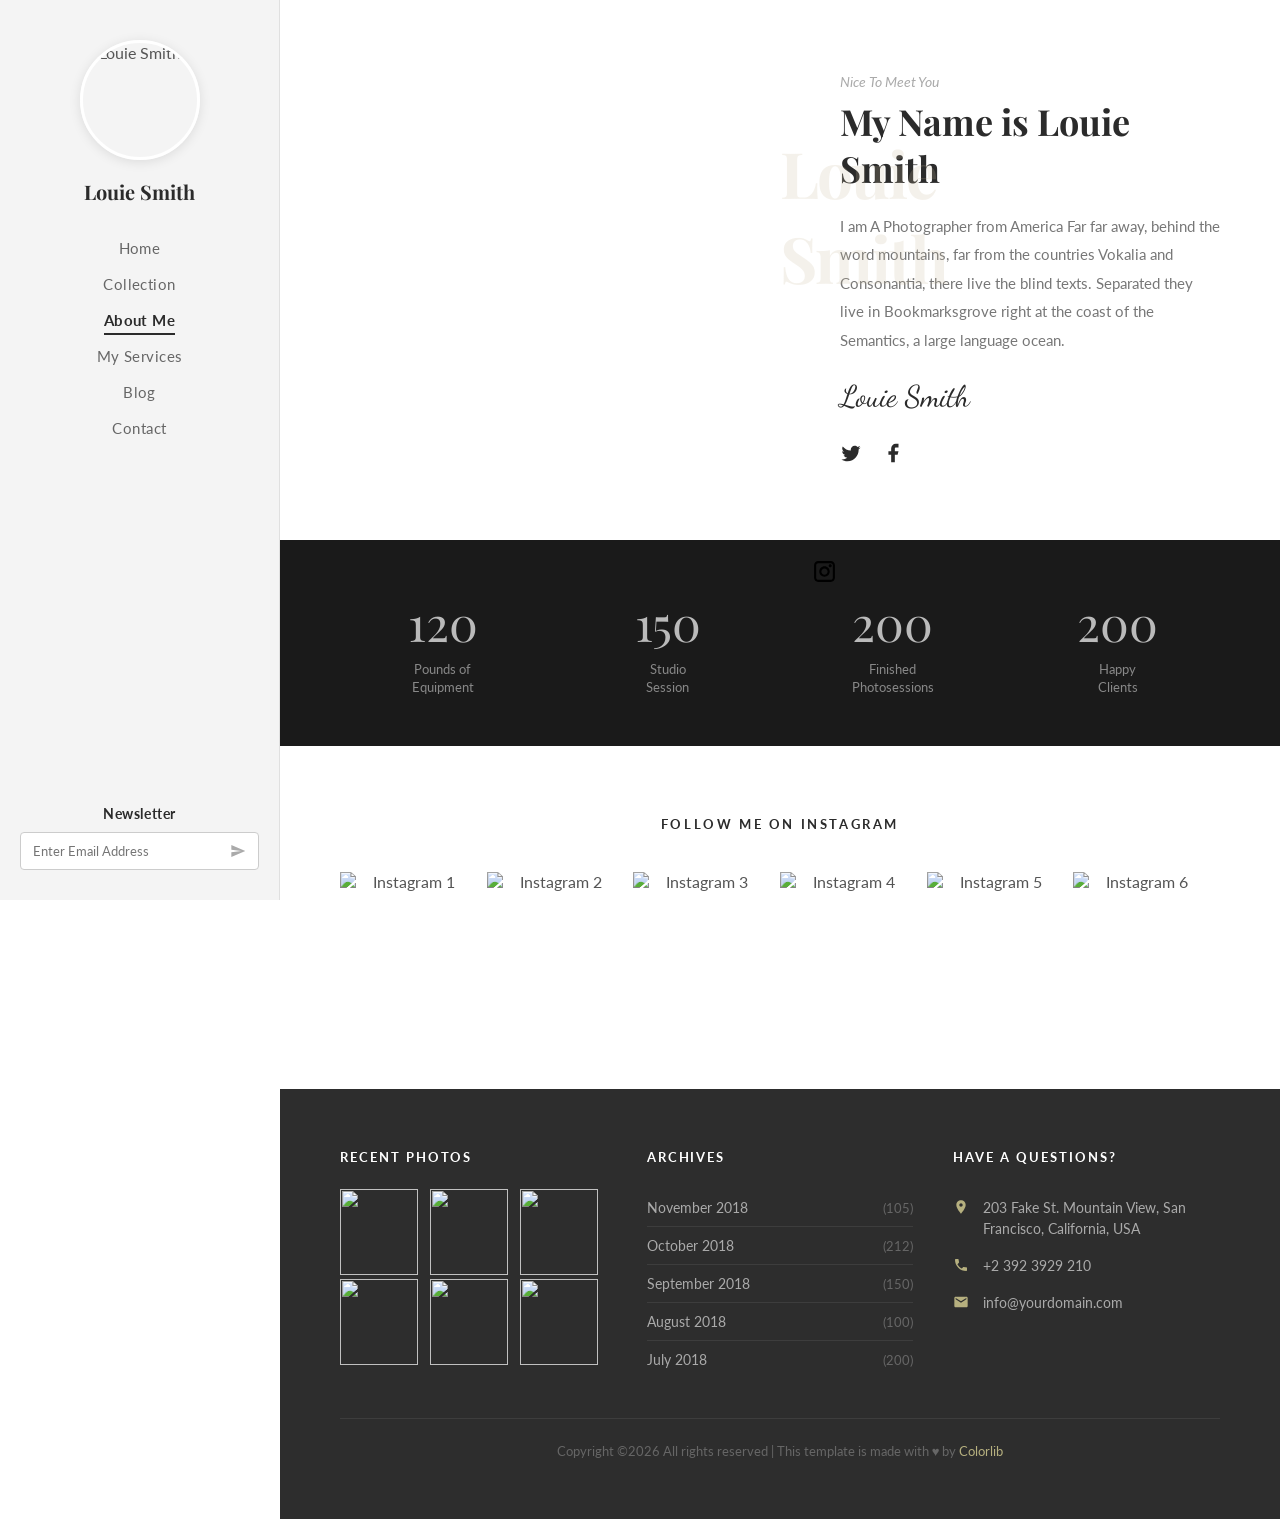
==== about.html @ 831cedc2 "Add files via upload" ====
<!DOCTYPE html>
<html lang="en">
<head>
  <meta charset="UTF-8" />
  <meta name="viewport" content="width=device-width, initial-scale=1.0" />
  <title>About Me — Louie Smith</title>
  <link rel="stylesheet" href="style.css" />
</head>
<body>

  <aside id="sidebar">
    <div class="sidebar-avatar">
      <img src="img/author.jpg" alt="Louie Smith" />
    </div>
    <div class="sidebar-name">Louie Smith</div>
    <nav>
      <ul>
        <li><a href="index.html">Home</a></li>
        <li><a href="collection.html">Collection</a></li>
        <li><a href="about.html" class="active">About Me</a></li>
        <li><a href="services.html">My Services</a></li>
        <li><a href="blog.html">Blog</a></li>
        <li><a href="contact.html">Contact</a></li>
      </ul>
    </nav>
    <div class="sidebar-newsletter">
      <h4>Newsletter</h4>
      <div class="newsletter-form">
        <input type="email" placeholder="Enter Email Address" />
        <button type="button" aria-label="Subscribe">
          <svg viewBox="0 0 24 24"><path d="M2 21l21-9L2 3v7l15 2-15 2v7z"/></svg>
        </button>
      </div>
    </div>
  </aside>

  <main id="main">

    <section class="about-hero">
      <div class="about-photo">
         <img src="img\author.jpg" alt="" />
      </div>
      <div class="about-content">
        
        <span class="about-watermark">Louie Smith</span>
        <p class="about-label">Nice To Meet You</p>
        <h1 class="about-title">My Name is Louie Smith</h1>
        <p class="about-desc">
          I am A Photographer from America Far far away, behind the word mountains,
          far from the countries Vokalia and Consonantia, there live the blind texts.
          Separated they live in Bookmarksgrove right at the coast of the Semantics,
          a large language ocean.
        </p>
        <div class="about-signature">Louie Smith</div>
        <div class="about-social">
          <a href="#" aria-label="Twitter">
            <svg viewBox="0 0 24 24"><path d="M22.46 6c-.77.35-1.6.58-2.46.69.88-.53 1.56-1.37 1.88-2.38-.83.5-1.75.85-2.72 1.05C18.37 4.5 17.26 4 16 4c-2.35 0-4.27 1.92-4.27 4.29 0 .34.04.67.11.98C8.28 9.09 5.11 7.38 3 4.79c-.37.63-.58 1.37-.58 2.15 0 1.49.75 2.81 1.91 3.56-.71 0-1.37-.2-1.95-.5v.03c0 2.08 1.48 3.82 3.44 4.21a4.22 4.22 0 0 1-1.93.07 4.28 4.28 0 0 0 4 2.98 8.521 8.521 0 0 1-5.33 1.84c-.34 0-.68-.02-1.02-.06C3.44 20.29 5.7 21 8.12 21 16 21 20.33 14.46 20.33 8.79c0-.19 0-.37-.01-.56.84-.6 1.56-1.36 2.14-2.23z"/></svg>
          </a>
          <a href="#" aria-label="Facebook">
            <svg viewBox="0 0 24 24"><path d="M18 2h-3a5 5 0 0 0-5 5v3H7v4h3v8h4v-8h3l1-4h-4V7a1 1 0 0 1 1-1h3z"/></svg>
          </a>
          <a href="#" aria-label="Instagram">
            <img class="insta2" src="insta.svg" alt="">
          </a>
        </div>
      </div>
    </section>

    <div class="stats-bar">
      <div class="stat">
        <div class="stat-number">120</div>
        <div class="stat-label">Pounds of<br>Equipment</div>
      </div>
      <div class="stat">
        <div class="stat-number">150</div>
        <div class="stat-label">Studio<br>Session</div>
      </div>
      <div class="stat">
        <div class="stat-number">200</div>
        <div class="stat-label">Finished<br>Photosessions</div>
      </div>
      <div class="stat">
        <div class="stat-number">200</div>
        <div class="stat-label">Happy<br>Clients</div>
      </div>
    </div>
    
    <section class="section-insta">
      <h2>Follow Me On Instagram</h2>
      <div class="insta-grid">
        <div class="insta-item">
          <img src="img/image_2.jpg" alt="Instagram 1" />
          <div class="insta-overlay">
            <svg viewBox="0 0 24 24" fill="none" stroke="white" stroke-width="1.5"><rect x="2" y="2" width="20" height="20" rx="5"/><path d="M16 11.37A4 4 0 1 1 12.63 8 4 4 0 0 1 16 11.37z"/><line x1="17.5" y1="6.5" x2="17.51" y2="6.5" stroke-width="2.5"/></svg>
          </div>
        </div>
        <div class="insta-item">
          <img src="img/image_3.jpg" alt="Instagram 2" />
          <div class="insta-overlay">
            <svg viewBox="0 0 24 24" fill="none" stroke="white" stroke-width="1.5"><rect x="2" y="2" width="20" height="20" rx="5"/><path d="M16 11.37A4 4 0 1 1 12.63 8 4 4 0 0 1 16 11.37z"/><line x1="17.5" y1="6.5" x2="17.51" y2="6.5" stroke-width="2.5"/></svg>
          </div>
        </div>
        <div class="insta-item">
          <img src="img/image_4.jpg" alt="Instagram 3" />
          <div class="insta-overlay">
            <svg viewBox="0 0 24 24" fill="none" stroke="white" stroke-width="1.5"><rect x="2" y="2" width="20" height="20" rx="5"/><path d="M16 11.37A4 4 0 1 1 12.63 8 4 4 0 0 1 16 11.37z"/><line x1="17.5" y1="6.5" x2="17.51" y2="6.5" stroke-width="2.5"/></svg>
          </div>
        </div>
        <div class="insta-item">
          <img src="img/image_5.jpg" alt="Instagram 4" />
          <div class="insta-overlay">
            <svg viewBox="0 0 24 24" fill="none" stroke="white" stroke-width="1.5"><rect x="2" y="2" width="20" height="20" rx="5"/><path d="M16 11.37A4 4 0 1 1 12.63 8 4 4 0 0 1 16 11.37z"/><line x1="17.5" y1="6.5" x2="17.51" y2="6.5" stroke-width="2.5"/></svg>
          </div>
        </div>
        <div class="insta-item">
          <img src="img/image_6.jpg" alt="Instagram 5" />
          <div class="insta-overlay">
            <svg viewBox="0 0 24 24" fill="none" stroke="white" stroke-width="1.5"><rect x="2" y="2" width="20" height="20" rx="5"/><path d="M16 11.37A4 4 0 1 1 12.63 8 4 4 0 0 1 16 11.37z"/><line x1="17.5" y1="6.5" x2="17.51" y2="6.5" stroke-width="2.5"/></svg>
          </div>
        </div>
        <div class="insta-item">
          <img src="img/image_7.jpg" alt="Instagram 6" />
          <div class="insta-overlay">
            <svg viewBox="0 0 24 24" fill="none" stroke="white" stroke-width="1.5"><rect x="2" y="2" width="20" height="20" rx="5"/><path d="M16 11.37A4 4 0 1 1 12.63 8 4 4 0 0 1 16 11.37z"/><line x1="17.5" y1="6.5" x2="17.51" y2="6.5" stroke-width="2.5"/></svg>
          </div>
        </div>
      </div>
    </section>

    <footer>
      <div class="footer-grid">
        <div class="footer-col">
          <h3>Recent Photos</h3>
          <div class="footer-photos">
            <div class="fp"><img src="img/image_2.jpg" alt="" /></div>
            <div class="fp"><img src="img/image_3.jpg" alt="" /></div>
            <div class="fp"><img src="img/image_4.jpg" alt="" /></div>
            <div class="fp"><img src="img/image_5.jpg" alt="" /></div>
            <div class="fp"><img src="img/image_6.jpg" alt="" /></div>
            <div class="fp"><img src="img/image_7.jpg" alt="" /></div>
          </div>
        </div>
        <div class="footer-col">
          <h3>Archives</h3>
          <ul class="footer-archives">
            <li><a href="#">November 2018</a><span>(105)</span></li>
            <li><a href="#">October 2018</a><span>(212)</span></li>
            <li><a href="#">September 2018</a><span>(150)</span></li>
            <li><a href="#">August 2018</a><span>(100)</span></li>
            <li><a href="#">July 2018</a><span>(200)</span></li>
          </ul>
        </div>
        <div class="footer-col">
          <h3>Have a Questions?</h3>
          <ul class="footer-contact">
            <li>
              <svg viewBox="0 0 24 24"><path d="M12 2C8.13 2 5 5.13 5 9c0 5.25 7 13 7 13s7-7.75 7-13c0-3.87-3.13-7-7-7zm0 9.5c-1.38 0-2.5-1.12-2.5-2.5s1.12-2.5 2.5-2.5 2.5 1.12 2.5 2.5-1.12 2.5-2.5 2.5z"/></svg>
              <span>203 Fake St. Mountain View, San Francisco, California, USA</span>
            </li>
            <li>
              <svg viewBox="0 0 24 24"><path d="M6.62 10.79c1.44 2.83 3.76 5.14 6.59 6.59l2.2-2.2c.27-.27.67-.36 1.02-.24 1.12.37 2.33.57 3.57.57.55 0 1 .45 1 1V20c0 .55-.45 1-1 1-9.39 0-17-7.61-17-17 0-.55.45-1 1-1h3.5c.55 0 1 .45 1 1 0 1.25.2 2.45.57 3.57.11.35.03.74-.25 1.02l-2.2 2.2z"/></svg>
              <span>+2 392 3929 210</span>
            </li>
            <li>
              <svg viewBox="0 0 24 24"><path d="M20 4H4c-1.1 0-2 .9-2 2v12c0 1.1.9 2 2 2h16c1.1 0 2-.9 2-2V6c0-1.1-.9-2-2-2zm0 4l-8 5-8-5V6l8 5 8-5v2z"/></svg>
              <span>info@yourdomain.com</span>
            </li>
          </ul>
        </div>
      </div>
      <div class="footer-bottom">
        <p>Copyright &copy;2026 All rights reserved | This template is made with ♥ by <a href="#">Colorlib</a></p>
      </div>
    </footer>

  </main>
</body>
</html>
---- style.css ----
@import url('https://fonts.googleapis.com/css2?family=Playfair+Display:ital,wght@0,400;0,700;1,400&family=Lato:wght@300;400;700&family=Dancing+Script:wght@600&display=swap');

:root {
  --gold: #b6b07f;
  --dark: #2b2b2b;
  --darker: #1a1a1a;
  --sidebar-bg: #f4f4f4;
  --sidebar-width: 280px;
  --text: #555;
  --light-border: #e0e0e0;
  --footer-bg: #2d2d2d;
  --header-hero-bg: #c8b89a;
}

*, *::before, *::after { box-sizing: border-box; margin: 0; padding: 0; }
html { scroll-behavior: smooth; }
body {
  font-family: 'Lato', sans-serif;
  font-weight: 400;
  color: var(--text);
  background: #fff;
  display: flex;
  min-height: 100vh;
}
a { text-decoration: none; color: inherit; }
img { max-width: 90%; display: block; }
ul { list-style: none; }

#sidebar {
  width: var(--sidebar-width);
  min-width: var(--sidebar-width);
  background: var(--sidebar-bg);
  display: flex;
  flex-direction: column;
  align-items: center;
  padding: 40px 20px 30px;
  position: fixed;
  top: 0; left: 0; bottom: 0;
  z-index: 100;
  border-right: 1px solid var(--light-border);
}

.sidebar-avatar {
  width: 120px;
  height: 120px;
  border-radius: 50%;
  overflow: hidden;
  margin-bottom: 18px;
  border: 3px solid #fff;
  box-shadow: 0 2px 12px rgba(0,0,0,0.10);
}
.sidebar-avatar img {
  width: 100%; height: 100%;
  object-fit: cover;
}

.sidebar-name {
  font-family: 'Playfair Display', serif;
  font-size: 20px;
  font-weight: 700;
  color: var(--dark);
  margin-bottom: 28px;
  text-align: center;
}

nav ul {
  width: 100%;
  text-align: center;
}
nav ul li {
  margin-bottom: 6px;
}
nav ul li a {
  display: inline-block;
  font-size: 15px;
  font-weight: 400;
  color: #666;
  padding: 6px 0;
  letter-spacing: 0.03em;
  transition: color 0.2s;
  position: relative;
}
nav ul li a:hover,
nav ul li a.active {
  color: var(--dark);
  font-weight: 700;
}
nav ul li a.active::after {
  content: '';
  display: block;
  width: 100%;
  height: 2px;
  background: var(--dark);
  position: absolute;
  bottom: 0; left: 0;
}

.sidebar-newsletter {
  margin-top: auto;
  width: 100%;
  text-align: center;
}
.sidebar-newsletter h4 {
  font-size: 14px;
  font-weight: 700;
  color: var(--dark);
  margin-bottom: 10px;
  letter-spacing: 0.04em;
}
.newsletter-form {
  display: flex;
  align-items: center;
  border: 1px solid #ccc;
  border-radius: 4px;
  background: #fff;
  overflow: hidden;
}
.newsletter-form input {
  flex: 1;
  border: none;
  outline: none;
  padding: 10px 12px;
  font-size: 13px;
  color: #888;
  background: transparent;
  font-family: 'Lato', sans-serif;
}
.newsletter-form button {
  background: none;
  border: none;
  padding: 10px 12px;
  cursor: pointer;
  color: #888;
  display: flex;
  align-items: center;
}
.newsletter-form button svg {
  width: 16px; height: 16px;
  fill: #aaa;
}

#main {
  margin-left: var(--sidebar-width);
  flex: 1;
  display: flex;
  flex-direction: column;
}

.page-header {
  background: var(--header-hero-bg);
  padding: 40px 60px 50px;
}
.breadcrumb {
  font-size: 12px;
  letter-spacing: 0.1em;
  text-transform: uppercase;
  color: #888;
  margin-bottom: 12px;
}
.breadcrumb a { color: #888; }
.breadcrumb span { color: var(--dark); font-weight: 700; }
.page-header h1 {
  font-family: 'Playfair Display', serif;
  font-size: 42px;
  font-weight: 700;
  color: var(--dark);
}

.hero {
  position: relative;
  height: 100vh;
  overflow: hidden;
}

.hero-slides {
  display: flex;
  width: 200%;
  height: 100%;
  animation: slideAuto 8s infinite;
}

@keyframes slideAuto {
  0%    { transform: translateX(0); }
  45%   { transform: translateX(0); }
  50%   { transform: translateX(-50%); }
  95%   { transform: translateX(-50%); }
  100%  { transform: translateX(0); }
}

.hero-slide {
  width: 50%;
  height: 100%;
  position: relative;
  background-size: cover;
  background-position: center top;
  background-repeat: no-repeat;
}
.hero-slide::after {
  content: '';
  position: absolute;
  inset: 0;
  background: rgba(0,0,0,0.18);
}

.hero-slide-1 { background-image: url('author.png'); }
.hero-slide-2 { background-image: url('author.png'); filter: hue-rotate(10deg) brightness(0.92); }

.hero-content {
  position: absolute;
  right: 0; top: 0; bottom: 0;
  width: 55%;
  display: flex;
  flex-direction: column;
  justify-content: center;
  padding: 60px 60px 60px 50px;
  background: rgba(255,255,255,0.93);
  z-index: 10;
}

.hero-watermark {
  font-family: 'Playfair Display', serif;
  font-size: 72px;
  font-weight: 700;
  color: rgba(200,184,154,0.25);
  position: absolute;
  top: 100px; right: 280px;
  white-space: nowrap;
  pointer-events: none;
  z-index: 0;
  letter-spacing: -2px;
}

.hero-content-inner { position: relative; z-index: 1; }

.hero-label {
  font-size: 15px;
  color: #888;
  font-style: italic;
  margin-bottom: 6px;
}

.hero-title {
  font-family: 'Playfair Display', serif;
  font-size: 42px;
  font-weight: 700;
  color: var(--dark);
  line-height: 1.2;
  margin-bottom: 20px;
}
.hero-title .gold { color: var(--gold); }
.hero-title .dot  { color: var(--dark); }

.hero-desc {
  font-size: 15px;
  line-height: 1.8;
  color: #777;
  max-width: 380px;
  margin-bottom: 24px;
}

.hero-signature {
  font-family: 'Dancing Script', cursive;
  font-size: 32px;
  color: var(--dark);
  margin-bottom: 28px;
}

.hero-social {
  display: flex;
  gap: 20px;
}
.hero-social a {
  color: var(--dark);
  transition: color 0.2s;
}
.hero-social a:hover { color: var(--gold); }
.hero-social svg {
  width: 22px; height: 22px;
  fill: currentColor;
}

/* Dots */
.hero-dots {
  position: absolute;
  bottom: 24px;
  left: 50%;
  transform: translateX(-50%);
  display: flex;
  gap: 8px;
  z-index: 20;
}
.hero-dots span {
  width: 10px; height: 10px;
  border-radius: 50%;
  background: rgba(255,255,255,0.5);
  display: inline-block;
}
.hero-dots span.active { background: #fff; }

.section-insta {
  padding: 70px 60px;
  text-align: center;
}
.section-insta h2 {
  font-family: 'Lato', sans-serif;
  font-size: 13px;
  font-weight: 700;
  letter-spacing: 0.2em;
  text-transform: uppercase;
  color: var(--dark);
  margin-bottom: 40px;
}

.insta-grid {
  display: grid;
  grid-template-columns: repeat(6, 1fr);
  gap: 0;
}
.insta-item {
  position: relative;
  overflow: hidden;
  aspect-ratio: 1;
}
.insta-item img {
  width: 100%; height: 100%;
  object-fit: cover;
  display: block;
  transition: transform 0.4s ease;
}
.insta-item:hover img { transform: scale(1.08); }
.insta-overlay {
  position: absolute;
  inset: 0;
  background: rgba(0,0,0,0.4);
  display: flex;
  align-items: center;
  justify-content: center;
  opacity: 0;
  transition: opacity 0.3s;
}
.insta-item:hover .insta-overlay { opacity: 1; }
.insta-overlay svg { width: 30px; height: 30px; fill: #fff; }

footer {
  background: var(--footer-bg);
  color: #aaa;
  padding: 60px;
}
.footer-grid {
  display: grid;
  grid-template-columns: 1fr 1fr 1fr;
  gap: 40px;
  margin-bottom: 40px;
}
.footer-col h3 {
  font-size: 13px;
  font-weight: 700;
  letter-spacing: 0.15em;
  text-transform: uppercase;
  color: #fff;
  margin-bottom: 24px;
}


.footer-photos {
  display: grid;
  grid-template-columns: repeat(3, 1fr);
  gap: 4px;
}
.footer-photos .fp {
  aspect-ratio: 1;
  overflow: hidden;
}
.footer-photos .fp img {
  width: 100%; height: 100%;
  object-fit: cover;
  transition: transform 0.3s;
}
.footer-photos .fp:hover img { transform: scale(1.1); }


.footer-archives li {
  display: flex;
  justify-content: space-between;
  align-items: center;
  padding: 10px 0;
  border-bottom: 1px solid rgba(255,255,255,0.08);
  font-size: 14px;
}
.footer-archives li:last-child { border-bottom: none; }
.footer-archives li span { color: #666; font-size: 13px; }


.footer-contact li {
  display: flex;
  align-items: flex-start;
  gap: 14px;
  padding: 8px 0;
  font-size: 14px;
  line-height: 1.5;
}
.footer-contact li svg {
  width: 16px; height: 16px;
  fill: var(--gold);
  flex-shrink: 0;
  margin-top: 2px;
}

.footer-bottom {
  border-top: 1px solid rgba(255,255,255,0.08);
  padding-top: 24px;
  font-size: 13px;
  text-align: center;
  color: #666;
}
.footer-bottom a { color: var(--gold); }

.collection-grid {
  display: grid;
  grid-template-columns: repeat(3, 1fr);
  gap: 4px;
  padding: 4px;
}
.collection-item {
  overflow: hidden;
  aspect-ratio: 3/2;
  position: relative;
}
.collection-item img {
  width: 100%; height: 100%;
  object-fit: cover;
  transition: transform 0.4s ease;
  display: block;
}
.collection-item:hover img { transform: scale(1.05); }
.collection-overlay {
  position: absolute; inset: 0;
  background: rgba(0,0,0,0.3);
  opacity: 0;
  transition: opacity 0.3s;
  display: flex;
  align-items: center;
  justify-content: center;
}
.collection-item:hover .collection-overlay { opacity: 1; }
.collection-overlay svg { width: 36px; height: 36px; fill: #fff; }

.about-hero {
  position: relative;
  display: grid;
  grid-template-columns: 1fr 1fr;
  min-height: 60vh;
}
.about-photo {
  background-image: url('author.png');
  background-size: cover;
  background-position: center top;
  min-height: 500px;
}
.about-content {
  padding: 70px 60px;
  display: flex;
  flex-direction: column;
  justify-content: center;
  position: relative;
}
.about-watermark {
  font-family: 'Playfair Display', serif;
  font-size: 64px;
  font-weight: 700;
  color: rgba(200,184,154,0.2);
  position: absolute;
  top: 130px; right: 220px;
  pointer-events: none;
  letter-spacing: -2px;
}
.about-label {
  font-size: 14px;
  color: #aaa;
  font-style: italic;
  margin-bottom: 8px;
}
.about-title {
  font-family: 'Playfair Display', serif;
  font-size: 36px;
  font-weight: 700;
  color: var(--dark);
  margin-bottom: 20px;
  line-height: 1.3;
}
.about-desc {
  font-size: 15px;
  line-height: 1.9;
  color: #777;
  margin-bottom: 24px;
  max-width: 380px;
}
.about-signature {
  font-family: 'Dancing Script', cursive;
  font-size: 30px;
  color: var(--dark);
  margin-bottom: 28px;
}
.about-social { display: flex; gap: 20px; }
.about-social a { color: var(--dark); transition: color 0.2s; }
.about-social a:hover { color: var(--gold); }
.about-social svg { width: 22px; height: 22px; fill: currentColor; }

.stats-bar {
  background: var(--darker);
  display: grid;
  grid-template-columns: repeat(4, 1fr);
  padding: 50px 60px;
  gap: 20px;
}
.stat {
  text-align: center;
  color: #fff;
}
.stat-number {
  font-family: 'Playfair Display', serif;
  font-size: 48px;
  font-weight: 400;
  color: rgba(255,255,255,0.7);
  margin-bottom: 6px;
}
.stat-label {
  font-size: 13px;
  color: #888;
  line-height: 1.4;
}

.services-grid {
  display: grid;
  grid-template-columns: repeat(3, 1fr);
  gap: 50px 60px;
  padding: 70px 60px;
}
.service-item { text-align: center; }
.service-icon {
  width: 90px; height: 90px;
  border-radius: 50%;
  border: 1px solid var(--light-border);
  display: flex;
  align-items: center;
  justify-content: center;
  margin: 0 auto 24px;
  background: #fafafa;
}
.service-icon svg {
  width: 42px; height: 42px;
  stroke: var(--dark);
  fill: none;
  stroke-width: 1.2;
  stroke-linecap: round;
  stroke-linejoin: round;
}
.service-title {
  font-family: 'Playfair Display', serif;
  font-size: 18px;
  font-weight: 700;
  color: var(--dark);
  margin-bottom: 12px;
}
.service-desc {
  font-size: 14px;
  line-height: 1.8;
  color: #888;
}

.blog-layout {
  display: grid;
  grid-template-columns: 1fr 320px;
  gap: 0;
  padding: 60px 60px 60px 60px;
  align-items: start;
}

.blog-posts { padding-right: 50px; }
.blog-post {
  display: grid;
  grid-template-columns: 240px 1fr;
  gap: 30px;
  margin-bottom: 50px;
  padding-bottom: 50px;
  border-bottom: 1px solid var(--light-border);
}
.blog-post:last-child { border-bottom: none; }
.blog-thumb {
  overflow: hidden;
  aspect-ratio: 3/2;
}
.blog-thumb img {
  width: 100%; height: 100%;
  object-fit: cover;
  transition: transform 0.4s;
}
.blog-thumb:hover img { transform: scale(1.05); }
.blog-meta {
  font-size: 12px;
  color: #aaa;
  margin-bottom: 8px;
}
.blog-meta .cat {
  color: var(--gold);
  font-weight: 700;
  margin-left: 10px;
}
.blog-post-title {
  font-family: 'Playfair Display', serif;
  font-size: 20px;
  font-weight: 700;
  color: var(--dark);
  margin-bottom: 12px;
  line-height: 1.3;
}
.blog-excerpt {
  font-size: 14px;
  line-height: 1.8;
  color: #888;
  margin-bottom: 16px;
}
.read-more {
  font-size: 13px;
  color: var(--gold);
  font-weight: 700;
}
.read-more:hover { color: var(--dark); }

.pagination {
  display: flex;
  gap: 6px;
  margin-top: 10px;
}
.pagination a {
  width: 36px; height: 36px;
  display: flex;
  align-items: center;
  justify-content: center;
  border: 1px solid var(--light-border);
  font-size: 14px;
  color: #888;
  border-radius: 50%;
  transition: all 0.2s;
}
.pagination a:hover, .pagination a.active {
  background: var(--gold);
  border-color: var(--gold);
  color: #fff;
}
.blog-sidebar { padding-left: 0; }
.sidebar-widget { margin-bottom: 40px; }
.widget-title {
  font-size: 13px;
  font-weight: 700;
  letter-spacing: 0.12em;
  text-transform: uppercase;
  color: var(--dark);
  margin-bottom: 20px;
  padding-bottom: 10px;
  border-bottom: 2px solid var(--dark);
  display: inline-block;
}

.search-box {
  display: flex;
  border: 1px solid var(--light-border);
  border-radius: 4px;
  overflow: hidden;
}
.search-box input {
  flex: 1;
  border: none;
  outline: none;
  padding: 10px 14px;
  font-size: 13px;
  font-family: 'Lato', sans-serif;
  color: #888;
}
.search-box button {
  background: none;
  border: none;
  padding: 0 14px;
  cursor: pointer;
  color: #aaa;
}
.search-box button svg { width: 16px; height: 16px; fill: currentColor; }

.category-list li {
  display: flex;
  justify-content: space-between;
  padding: 9px 0;
  border-bottom: 1px solid var(--light-border);
  font-size: 14px;
  color: #666;
}
.category-list li:last-child { border-bottom: none; }
.category-list li span { color: #aaa; font-size: 13px; }
.category-list li a:hover { color: var(--gold); }

.popular-post {
  display: flex;
  gap: 14px;
  margin-bottom: 16px;
  align-items: flex-start;
}
.popular-post .pp-thumb {
  width: 65px; height: 65px;
  overflow: hidden;
  flex-shrink: 0;
}
.popular-post .pp-thumb img {
  width: 100%; height: 100%;
  object-fit: cover;
}
.pp-title {
  font-size: 13px;
  font-weight: 700;
  color: var(--dark);
  margin-bottom: 4px;
  line-height: 1.4;
}
.pp-meta { font-size: 11px; color: #aaa; }

.tag-cloud { display: flex; flex-wrap: wrap; gap: 6px; }
.tag-cloud a {
  display: inline-block;
  padding: 5px 12px;
  border: 1px solid var(--light-border);
  font-size: 12px;
  color: #666;
  letter-spacing: 0.05em;
  text-transform: uppercase;
  transition: all 0.2s;
}
.tag-cloud a:hover {
  background: var(--gold);
  border-color: var(--gold);
  color: #fff;
}

.widget-newsletter {
  background: #3a3a3a;
  padding: 24px;
  color: #aaa;
}
.widget-newsletter .widget-title { color: #fff; border-color: #fff; }
.widget-newsletter p { font-size: 13px; margin-bottom: 16px; line-height: 1.7; }
.widget-newsletter input {
  width: 100%;
  padding: 10px 14px;
  border: 1px solid #555;
  background: #444;
  color: #ccc;
  font-family: 'Lato', sans-serif;
  font-size: 13px;
  margin-bottom: 8px;
  outline: none;
}
.widget-newsletter button {
  width: 100%;
  padding: 11px;
  background: #fff;
  border: none;
  font-size: 13px;
  font-weight: 700;
  letter-spacing: 0.08em;
  cursor: pointer;
  transition: background 0.2s;
}
.widget-newsletter button:hover { background: var(--gold); color: #fff; }

.archive-list li {
  display: flex;
  justify-content: space-between;
  padding: 9px 0;
  border-bottom: 1px solid var(--light-border);
  font-size: 14px;
  color: #666;
}
.archive-list li:last-child { border-bottom: none; }
.archive-list li span { color: #aaa; }
.archive-list li a:hover { color: var(--gold); }

.widget-paragraph {
  font-size: 14px;
  line-height: 1.8;
  color: #888;
}

.contact-info-grid {
  display: grid;
  grid-template-columns: repeat(4, 1fr);
  gap: 1px;
  background: var(--light-border);
  margin: 0 60px 50px;
  border: 1px solid var(--light-border);
}
.contact-info-box {
  background: #fff;
  padding: 30px 24px;
  font-size: 14px;
  color: #777;
  line-height: 1.6;
}
.contact-info-box strong { color: var(--dark); font-weight: 700; }

.contact-body {
  display: grid;
  grid-template-columns: 1fr 1fr;
  gap: 30px;
  padding: 0 60px 60px;
}

.contact-form { display: flex; flex-direction: column; gap: 14px; }
.contact-form input,
.contact-form textarea {
  width: 100%;
  padding: 14px 16px;
  border: 1px solid var(--light-border);
  font-family: 'Lato', sans-serif;
  font-size: 14px;
  color: #888;
  outline: none;
  transition: border-color 0.2s;
  background: #fafafa;
}
.contact-form input:focus,
.contact-form textarea:focus { border-color: var(--gold); }
.contact-form textarea { height: 150px; resize: vertical; }

.btn-send {
  display: inline-block;
  padding: 14px 36px;
  background: var(--gold);
  color: #fff;
  font-size: 14px;
  font-weight: 700;
  letter-spacing: 0.06em;
  border: none;
  cursor: pointer;
  border-radius: 30px;
  align-self: flex-start;
  transition: background 0.2s;
}
.btn-send:hover { background: var(--dark); }

.contact-map {
  background: #e8e8e8;
  display: flex;
  flex-direction: column;
  align-items: center;
  justify-content: center;
  min-height: 350px;
  color: #888;
  font-size: 14px;
  gap: 12px;
  border: 1px solid var(--light-border);
}
.contact-map svg { width: 36px; height: 36px; fill: #aaa; }

@media (max-width: 1024px) {
  :root { --sidebar-width: 220px; }
  .hero-content { width: 60%; padding: 40px 30px 40px 30px; }
  .hero-title { font-size: 32px; }
  .services-grid { gap: 36px 40px; padding: 50px 40px; }
  .blog-layout { padding: 40px; }
}

@media (max-width: 768px) {
  body { flex-direction: column; }
  #sidebar {
    position: relative;
    width: 100%;
    min-width: 100%;
    flex-direction: row;
    flex-wrap: wrap;
    padding: 20px;
    height: auto;
  }
  #main { margin-left: 0; }
  .hero-content { position: relative; width: 100%; }
  .hero { height: auto; flex-direction: column; }
  .hero-slides { animation: none; }
  .about-hero { grid-template-columns: 1fr; }
  .contact-info-grid { grid-template-columns: 1fr 1fr; margin: 0 20px 30px; }
  .contact-body { grid-template-columns: 1fr; padding: 0 20px 40px; }
  .blog-layout { grid-template-columns: 1fr; padding: 30px; }
  .blog-post { grid-template-columns: 1fr; }
  .stats-bar { grid-template-columns: repeat(2, 1fr); padding: 40px 30px; }
  .footer-grid { grid-template-columns: 1fr; }
  .insta-grid { grid-template-columns: repeat(3, 1fr); }
  .collection-grid { grid-template-columns: repeat(2, 1fr); }
}
.insta{
  width: 25px; height: 25px;
  position: absolute;
  top: 419px; right: 453px;
}
.insta2{
  width: 25px; height: 25px;
  position: absolute;
  top: 559px; right: 443px;
}
.cam{
  width: 70px;
}
.ipre{
  width: 70px;
}
.peso{
  width: 60px;
}
.espe{
  width: 65px;
}
.foto{
  width: 60px;
}
.filme{
  width: 60px;
}
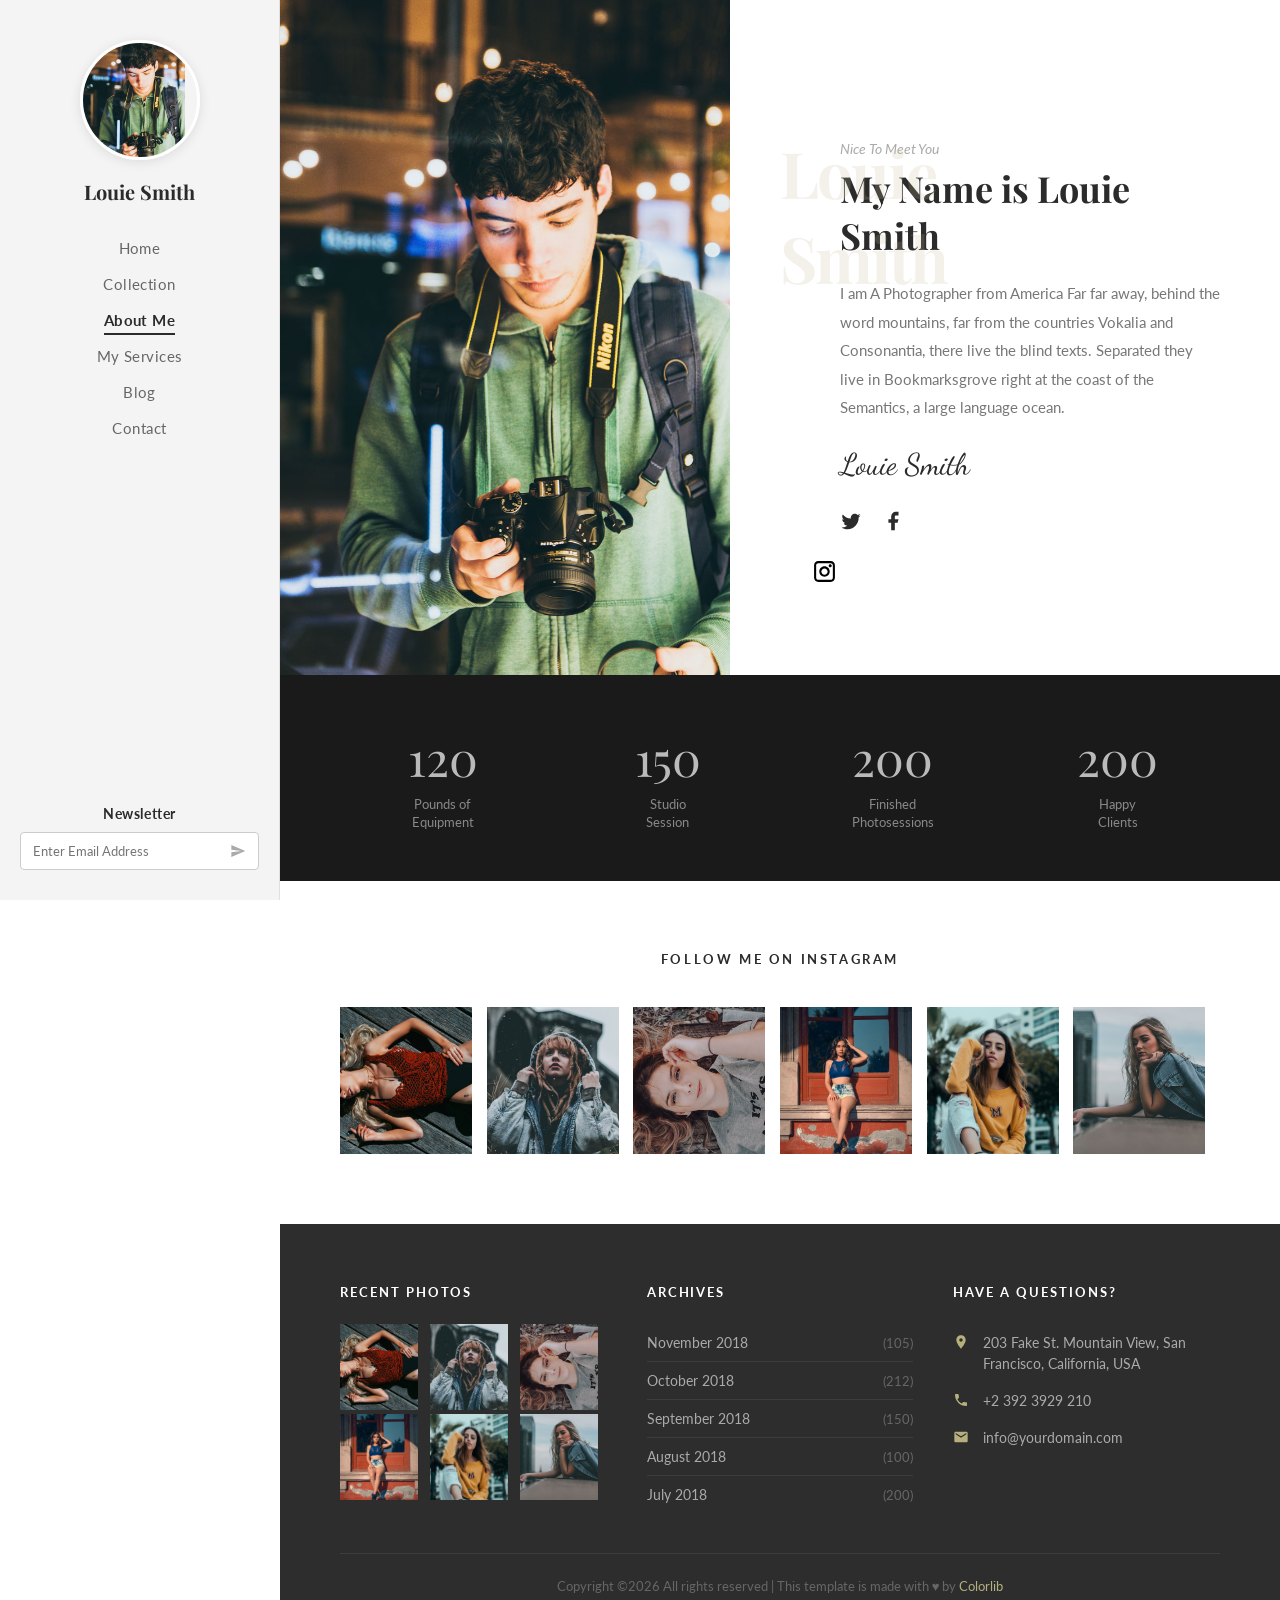
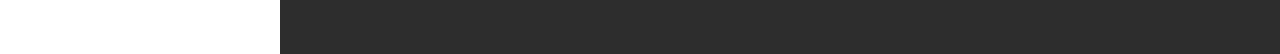
==== commit 4bdefdf8: "Update about.html" ====
--- a/about.html
+++ b/about.html
@@ -10,7 +10,7 @@
 
   <aside id="sidebar">
     <div class="sidebar-avatar">
-      <img src="img/author.jpg" alt="Louie Smith" />
+      <img src="author.jpg" alt="Louie Smith" />
     </div>
     <div class="sidebar-name">Louie Smith</div>
     <nav>
@@ -38,7 +38,7 @@
 
     <section class="about-hero">
       <div class="about-photo">
-         <img src="img\author.jpg" alt="" />
+         <img src="author.jpg" alt="" />
       </div>
       <div class="about-content">
         
@@ -89,37 +89,37 @@
       <h2>Follow Me On Instagram</h2>
       <div class="insta-grid">
         <div class="insta-item">
-          <img src="img/image_2.jpg" alt="Instagram 1" />
+          <img src="image_2.jpg" alt="Instagram 1" />
           <div class="insta-overlay">
             <svg viewBox="0 0 24 24" fill="none" stroke="white" stroke-width="1.5"><rect x="2" y="2" width="20" height="20" rx="5"/><path d="M16 11.37A4 4 0 1 1 12.63 8 4 4 0 0 1 16 11.37z"/><line x1="17.5" y1="6.5" x2="17.51" y2="6.5" stroke-width="2.5"/></svg>
           </div>
         </div>
         <div class="insta-item">
-          <img src="img/image_3.jpg" alt="Instagram 2" />
+          <img src="image_3.jpg" alt="Instagram 2" />
           <div class="insta-overlay">
             <svg viewBox="0 0 24 24" fill="none" stroke="white" stroke-width="1.5"><rect x="2" y="2" width="20" height="20" rx="5"/><path d="M16 11.37A4 4 0 1 1 12.63 8 4 4 0 0 1 16 11.37z"/><line x1="17.5" y1="6.5" x2="17.51" y2="6.5" stroke-width="2.5"/></svg>
           </div>
         </div>
         <div class="insta-item">
-          <img src="img/image_4.jpg" alt="Instagram 3" />
+          <img src="image_4.jpg" alt="Instagram 3" />
           <div class="insta-overlay">
             <svg viewBox="0 0 24 24" fill="none" stroke="white" stroke-width="1.5"><rect x="2" y="2" width="20" height="20" rx="5"/><path d="M16 11.37A4 4 0 1 1 12.63 8 4 4 0 0 1 16 11.37z"/><line x1="17.5" y1="6.5" x2="17.51" y2="6.5" stroke-width="2.5"/></svg>
           </div>
         </div>
         <div class="insta-item">
-          <img src="img/image_5.jpg" alt="Instagram 4" />
+          <img src="image_5.jpg" alt="Instagram 4" />
           <div class="insta-overlay">
             <svg viewBox="0 0 24 24" fill="none" stroke="white" stroke-width="1.5"><rect x="2" y="2" width="20" height="20" rx="5"/><path d="M16 11.37A4 4 0 1 1 12.63 8 4 4 0 0 1 16 11.37z"/><line x1="17.5" y1="6.5" x2="17.51" y2="6.5" stroke-width="2.5"/></svg>
           </div>
         </div>
         <div class="insta-item">
-          <img src="img/image_6.jpg" alt="Instagram 5" />
+          <img src="image_6.jpg" alt="Instagram 5" />
           <div class="insta-overlay">
             <svg viewBox="0 0 24 24" fill="none" stroke="white" stroke-width="1.5"><rect x="2" y="2" width="20" height="20" rx="5"/><path d="M16 11.37A4 4 0 1 1 12.63 8 4 4 0 0 1 16 11.37z"/><line x1="17.5" y1="6.5" x2="17.51" y2="6.5" stroke-width="2.5"/></svg>
           </div>
         </div>
         <div class="insta-item">
-          <img src="img/image_7.jpg" alt="Instagram 6" />
+          <img src="image_7.jpg" alt="Instagram 6" />
           <div class="insta-overlay">
             <svg viewBox="0 0 24 24" fill="none" stroke="white" stroke-width="1.5"><rect x="2" y="2" width="20" height="20" rx="5"/><path d="M16 11.37A4 4 0 1 1 12.63 8 4 4 0 0 1 16 11.37z"/><line x1="17.5" y1="6.5" x2="17.51" y2="6.5" stroke-width="2.5"/></svg>
           </div>
@@ -132,12 +132,12 @@
         <div class="footer-col">
           <h3>Recent Photos</h3>
           <div class="footer-photos">
-            <div class="fp"><img src="img/image_2.jpg" alt="" /></div>
-            <div class="fp"><img src="img/image_3.jpg" alt="" /></div>
-            <div class="fp"><img src="img/image_4.jpg" alt="" /></div>
-            <div class="fp"><img src="img/image_5.jpg" alt="" /></div>
-            <div class="fp"><img src="img/image_6.jpg" alt="" /></div>
-            <div class="fp"><img src="img/image_7.jpg" alt="" /></div>
+            <div class="fp"><img src="image_2.jpg" alt="" /></div>
+            <div class="fp"><img src="image_3.jpg" alt="" /></div>
+            <div class="fp"><img src="image_4.jpg" alt="" /></div>
+            <div class="fp"><img src="image_5.jpg" alt="" /></div>
+            <div class="fp"><img src="image_6.jpg" alt="" /></div>
+            <div class="fp"><img src="image_7.jpg" alt="" /></div>
           </div>
         </div>
         <div class="footer-col">
